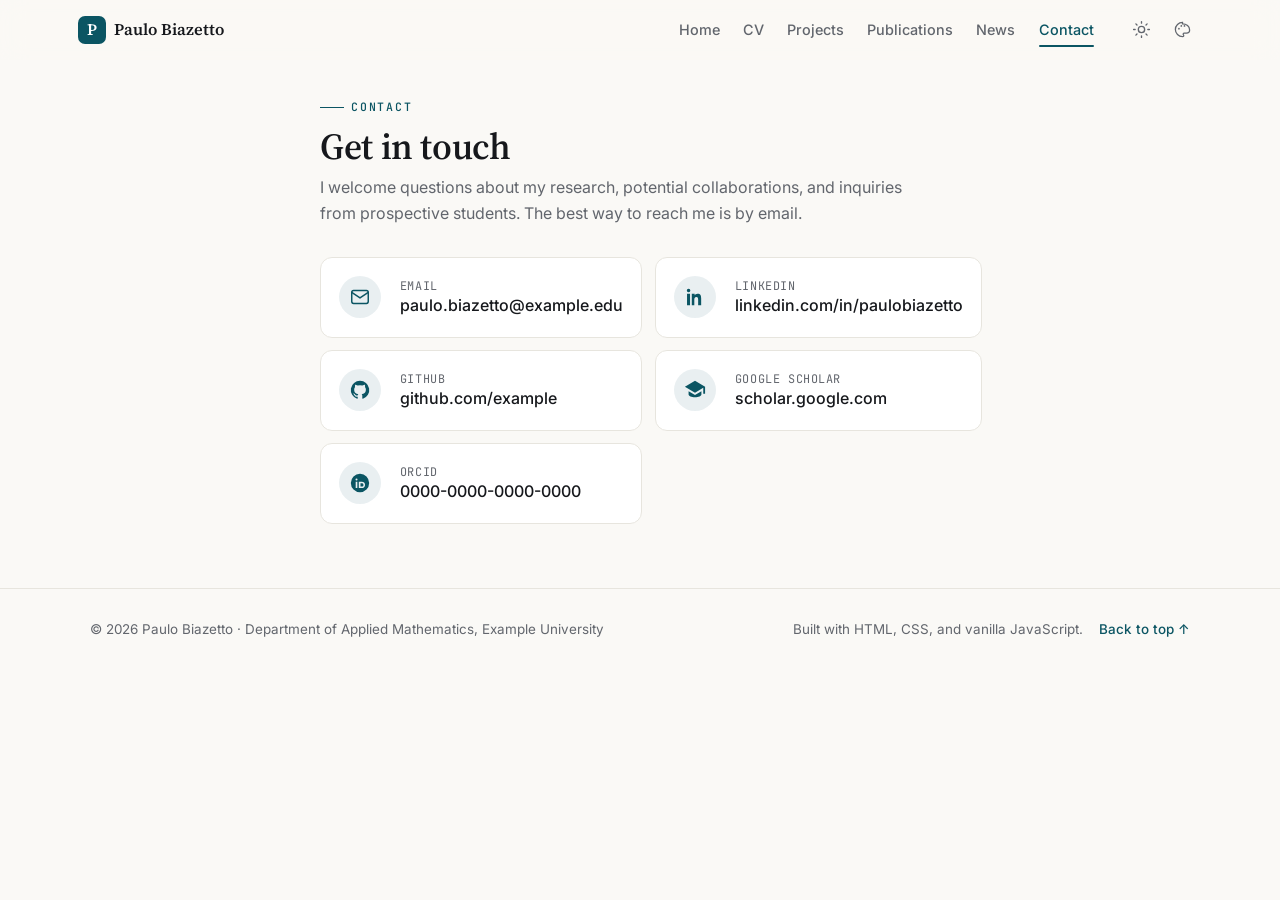
==== contact.html @ f9e69242 "Initial commit" ====
<!DOCTYPE html>
<html lang="en">
<head>
  <meta charset="UTF-8" />
  <meta name="viewport" content="width=device-width, initial-scale=1.0" />

  <title>Contact — Paulo Biazetto</title>
  <meta name="description" content="Get in touch with Paulo Biazetto — email, LinkedIn, GitHub, Google Scholar, and ORCID." />
  <meta name="keywords" content="Paulo Biazetto, contact, email, LinkedIn, ORCID, Google Scholar" />
  <meta name="author" content="Paulo Biazetto" />
  <link rel="canonical" href="https://example.edu/~paulo.biazetto/contact.html" />
  <meta property="og:type" content="website" />
  <meta property="og:title" content="Contact — Paulo Biazetto" />
  <meta property="og:description" content="Email, LinkedIn, GitHub, Google Scholar, and ORCID." />
  <meta property="og:url" content="https://example.edu/~paulo.biazetto/contact.html" />
  <meta property="og:image" content="assets/profile/profile.svg" />
  <meta name="twitter:card" content="summary" />
  <link rel="icon" type="image/svg+xml" href="assets/icons/favicon.svg" />

  <link rel="preconnect" href="https://fonts.googleapis.com" />
  <link rel="preconnect" href="https://fonts.gstatic.com" crossorigin />
  <link href="https://fonts.googleapis.com/css2?family=Inter:wght@400;500;600&family=Source+Serif+4:opsz,wght@8..60,400;8..60,600&family=JetBrains+Mono:wght@400;500&display=swap" rel="stylesheet" />

  <link rel="stylesheet" href="style.css" />
  <script>
    (function () {
      try {
        var t = localStorage.getItem("site-theme");
        var prefersDark = window.matchMedia && window.matchMedia("(prefers-color-scheme: dark)").matches;
        if (t === "dark" || (t === null && prefersDark)) document.documentElement.setAttribute("data-theme", "dark");
        var a = localStorage.getItem("site-accent");
        if (a) document.documentElement.style.setProperty("--color-primary", a);
      } catch (e) {}
    })();
  </script>
</head>

<body data-page="contact">
  <span id="top"></span>
  <a class="skip-link" href="#contact-main">Skip to main content</a>

  <header class="site-header" id="site-header"></header>

  <main class="page">
    <div class="container container--narrow" id="contact-main">
      <div class="page-header">
        <p class="eyebrow">Contact</p>
        <h1 class="page-title">Get in touch</h1>
        <p class="section__intro">
          I welcome questions about my research, potential collaborations, and
          inquiries from prospective students. The best way to reach me is by email.
        </p>
      </div>

      <!-- Items are rendered from the shared CONTACTS config by script.js -->
      <ul class="contact-list" data-contacts></ul>
    </div>
  </main>

  <footer class="site-footer" id="site-footer"></footer>
  <script src="script.js" defer></script>
</body>
</html>
---- style.css ----
/* ===================================================================
   Paulo Biazetto — Academic Website (v2)
   style.css

   What changed from v1
   --------------------
   • Multipage layout (one stylesheet shared by every page)
   • More compact spacing scale and tighter components
   • Theming: light/dark mode + a user-selectable accent color.
     The accent is a single token (--color-primary); every related
     shade is derived from it with color-mix(), so changing one value
     re-themes the whole site. Dark mode is a [data-theme="dark"] layer.

   Sections
   --------
   1. Design tokens + theme layers
   2. Reset & base
   3. Layout primitives
   4. Typography helpers
   5. Header / nav / appearance controls
   6. Components (hero/home, cv, research, projects, publications,
      news, contact, linkedin, footer)
   7. Reveal animations
   8. Responsive
   9. Reduced motion
   =================================================================== */


/* ===================================================================
   1. DESIGN TOKENS  (edit these to re-skin everything)
   =================================================================== */
:root {
  /* --- Accent (single source; shades are derived below) --- */
  --color-primary: #0b5563;
  --color-primary-dark: color-mix(in srgb, var(--color-primary) 86%, #000);
  --color-on-primary: #ffffff;             /* text on accent fills */
  --color-accent-text: var(--color-primary); /* accent used as text (links) */
  --color-tint: color-mix(in srgb, var(--color-primary) 9%, transparent);
  --color-secondary: #8a5a2b;

  /* --- Light theme surfaces --- */
  --color-background: #faf9f6;
  --color-surface: #ffffff;
  --color-text: #16181c;
  --color-muted: #62666d;
  --color-border: #e7e5de;

  /* --- Typography (serif display · sans body · mono data) --- */
  --font-body: "Inter", system-ui, -apple-system, "Segoe UI", Roboto, Helvetica, Arial, sans-serif;
  --font-heading: "Source Serif 4", Georgia, "Times New Roman", serif;
  --font-mono: "JetBrains Mono", ui-monospace, SFMono-Regular, Menlo, Consolas, monospace;

  /* --- Compact spacing scale --- */
  --spacing-xs: 0.45rem;
  --spacing-sm: 0.75rem;
  --spacing-md: 1.15rem;
  --spacing-lg: 1.9rem;
  --spacing-xl: 2.75rem;
  --spacing-2xl: 4rem;

  /* --- Shape & depth --- */
  --radius: 12px;
  --radius-sm: 8px;
  --shadow: 0 1px 2px rgba(20, 22, 26, 0.04), 0 12px 28px -16px rgba(20, 22, 26, 0.22);
  --shadow-hover: 0 2px 4px rgba(20, 22, 26, 0.05), 0 20px 40px -18px rgba(20, 22, 26, 0.30);

  /* --- Motion (single switch; set to 0s to disable) --- */
  --transition-speed: 0.32s;
  --ease: cubic-bezier(0.22, 0.61, 0.36, 1);

  /* --- Layout --- */
  --max-width: 1160px;
  --content-width: 700px;
  --nav-height: 60px;

  color-scheme: light;
}

/* --- Dark theme layer --- */
[data-theme="dark"] {
  --color-background: #0f1216;
  --color-surface: #171b21;
  --color-text: #e8e9e7;
  --color-muted: #99a0a8;
  --color-border: #2a2f37;

  /* In dark mode, lighten the accent when it is used as text/links so
     it keeps enough contrast against the dark background. */
  --color-accent-text: color-mix(in srgb, var(--color-primary) 50%, #ffffff);
  --color-tint: color-mix(in srgb, var(--color-primary) 24%, transparent);
  --color-primary-dark: color-mix(in srgb, var(--color-primary) 78%, #fff);
  --shadow: 0 1px 2px rgba(0, 0, 0, 0.5), 0 16px 34px -18px rgba(0, 0, 0, 0.75);
  --shadow-hover: 0 2px 6px rgba(0, 0, 0, 0.55), 0 22px 44px -18px rgba(0, 0, 0, 0.85);

  color-scheme: dark;
}


/* ===================================================================
   2. RESET & BASE
   =================================================================== */
*,
*::before,
*::after { box-sizing: border-box; }

html {
  scroll-behavior: smooth;
  scroll-padding-top: calc(var(--nav-height) + var(--spacing-md));
  -webkit-text-size-adjust: 100%;
}

body {
  margin: 0;
  font-family: var(--font-body);
  font-size: 1rem;             /* 16px base — denser than v1 */
  line-height: 1.6;
  color: var(--color-text);
  background-color: var(--color-background);
  -webkit-font-smoothing: antialiased;
  text-rendering: optimizeLegibility;
  /* Smooth the flip between light/dark. */
  transition: background-color var(--transition-speed) var(--ease),
              color var(--transition-speed) var(--ease);
}

img { max-width: 100%; height: auto; display: block; }

a {
  color: var(--color-accent-text);
  text-decoration: none;
  transition: color var(--transition-speed) var(--ease);
}
a:hover { color: var(--color-primary-dark); }

ul, ol { list-style: none; margin: 0; padding: 0; }

h1, h2, h3, h4 {
  font-family: var(--font-heading);
  font-weight: 600;
  line-height: 1.2;
  color: var(--color-text);
  margin: 0;
  letter-spacing: -0.01em;
}

:focus-visible {
  outline: 2px solid var(--color-accent-text);
  outline-offset: 3px;
  border-radius: 2px;
}


/* ===================================================================
   3. LAYOUT PRIMITIVES
   =================================================================== */
.container {
  width: 100%;
  max-width: var(--max-width);
  margin-inline: auto;
  padding-inline: var(--spacing-md);
}
.container--narrow { max-width: var(--content-width); }

/* Each page's content lives in .page; padding clears the fixed header. */
.page {
  padding-top: calc(var(--nav-height) + var(--spacing-lg));
  padding-bottom: var(--spacing-2xl);
}

.page-header { margin-bottom: var(--spacing-lg); }

.skip-link {
  position: absolute;
  left: var(--spacing-md);
  top: -100px;
  z-index: 1000;
  background: var(--color-primary);
  color: var(--color-on-primary);
  padding: var(--spacing-xs) var(--spacing-md);
  border-radius: var(--radius-sm);
  transition: top var(--transition-speed) var(--ease);
}
.skip-link:focus { top: var(--spacing-xs); color: var(--color-on-primary); }


/* ===================================================================
   4. TYPOGRAPHY HELPERS
   =================================================================== */
.eyebrow {
  font-family: var(--font-mono);
  font-size: 0.72rem;
  font-weight: 500;
  letter-spacing: 0.16em;
  text-transform: uppercase;
  color: var(--color-accent-text);
  margin: 0 0 var(--spacing-xs);
  display: inline-flex;
  align-items: center;
  gap: 0.6em;
}
.eyebrow::before {
  content: "";
  width: 1.5rem;
  height: 1px;
  background-color: currentColor;
  display: inline-block;
}

.page-title {
  font-size: clamp(1.7rem, 1.2rem + 2vw, 2.3rem);
  margin-bottom: var(--spacing-xs);
}

.section__intro {
  color: var(--color-muted);
  max-width: 62ch;
  margin: 0 0 var(--spacing-lg);
}

.prose p { margin: 0 0 var(--spacing-sm); max-width: 68ch; }
.prose p:last-child { margin-bottom: 0; }

.visually-hidden {
  position: absolute; width: 1px; height: 1px; padding: 0; margin: -1px;
  overflow: hidden; clip: rect(0, 0, 0, 0); white-space: nowrap; border: 0;
}

/* Small heading used inside Home/CV blocks. */
.block-title {
  font-family: var(--font-body);
  font-size: 0.78rem;
  font-weight: 600;
  letter-spacing: 0.08em;
  text-transform: uppercase;
  color: var(--color-muted);
  margin: 0 0 var(--spacing-sm);
}


/* ===================================================================
   5. HEADER / NAV / APPEARANCE CONTROLS
   (markup is injected by script.js into #site-header)
   =================================================================== */
.site-header {
  position: fixed;
  inset: 0 0 auto 0;
  z-index: 100;
  height: var(--nav-height);
  background-color: color-mix(in srgb, var(--color-background) 82%, transparent);
  backdrop-filter: saturate(180%) blur(12px);
  -webkit-backdrop-filter: saturate(180%) blur(12px);
  border-bottom: 1px solid transparent;
  transition: border-color var(--transition-speed) var(--ease),
              box-shadow var(--transition-speed) var(--ease),
              background-color var(--transition-speed) var(--ease);
}
.site-header.is-scrolled {
  border-bottom-color: var(--color-border);
  box-shadow: 0 1px 20px -12px rgba(0, 0, 0, 0.35);
}

.nav {
  height: 100%;
  max-width: var(--max-width);
  margin-inline: auto;
  padding-inline: var(--spacing-md);
  display: flex;
  align-items: center;
  gap: var(--spacing-md);
}

.nav__brand {
  display: inline-flex;
  align-items: center;
  gap: var(--spacing-xs);
  color: var(--color-text);
  font-weight: 600;
  margin-right: auto;            /* push the rest to the right */
}
.nav__brand:hover { color: var(--color-text); }
.nav__brand-mark {
  display: grid; place-items: center;
  width: 28px; height: 28px;
  border-radius: 7px;
  background-color: var(--color-primary);
  color: var(--color-on-primary);
  font-family: var(--font-heading);
  font-size: 1rem;
}
.nav__brand-name { font-family: var(--font-heading); font-size: 1.02rem; }

.nav__menu { display: flex; align-items: center; gap: 0.15rem; }
.nav__link {
  position: relative;
  display: inline-block;
  padding: 0.35rem 0.65rem;
  color: var(--color-muted);
  font-size: 0.9rem;
  font-weight: 500;
  border-radius: var(--radius-sm);
  transition: color var(--transition-speed) var(--ease),
              background-color var(--transition-speed) var(--ease);
}
.nav__link:hover { color: var(--color-text); background-color: var(--color-tint); }
.nav__link.is-active { color: var(--color-accent-text); }
.nav__link.is-active::after {
  content: "";
  position: absolute; left: 0.65rem; right: 0.65rem; bottom: 0;
  height: 2px; background-color: var(--color-accent-text); border-radius: 2px;
}

/* Appearance controls (theme toggle + palette) */
.appearance { display: flex; align-items: center; gap: 0.2rem; position: relative; }
.icon-btn {
  display: grid; place-items: center;
  width: 38px; height: 38px;
  border: 1px solid transparent;
  background: transparent;
  color: var(--color-muted);
  border-radius: var(--radius-sm);
  cursor: pointer;
  transition: color var(--transition-speed) var(--ease),
              background-color var(--transition-speed) var(--ease),
              border-color var(--transition-speed) var(--ease);
}
.icon-btn:hover { color: var(--color-text); background-color: var(--color-tint); }
.icon-btn svg { width: 19px; height: 19px; }

/* Show the correct theme icon for the active theme. */
.icon-btn .icon-moon { display: none; }
[data-theme="dark"] .icon-btn .icon-sun { display: none; }
[data-theme="dark"] .icon-btn .icon-moon { display: block; }

/* Palette popover */
.palette-pop {
  position: absolute;
  top: calc(100% + 8px);
  right: 0;
  width: 232px;
  padding: var(--spacing-md);
  background-color: var(--color-surface);
  border: 1px solid var(--color-border);
  border-radius: var(--radius);
  box-shadow: var(--shadow-hover);
  z-index: 200;
  opacity: 0;
  visibility: hidden;
  transform: translateY(-6px);
  transition: opacity var(--transition-speed) var(--ease),
              transform var(--transition-speed) var(--ease),
              visibility var(--transition-speed) var(--ease);
}
.palette-pop.is-open { opacity: 1; visibility: visible; transform: none; }
.palette-pop__label {
  font-family: var(--font-mono);
  font-size: 0.68rem;
  letter-spacing: 0.08em;
  text-transform: uppercase;
  color: var(--color-muted);
  margin: 0 0 var(--spacing-sm);
}
.swatches { display: flex; flex-wrap: wrap; gap: var(--spacing-xs); margin-bottom: var(--spacing-md); }
.swatch {
  width: 30px; height: 30px;
  border-radius: 50%;
  border: 2px solid transparent;
  outline: 1px solid var(--color-border);
  outline-offset: 1px;
  cursor: pointer;
  padding: 0;
  transition: transform var(--transition-speed) var(--ease);
}
.swatch:hover { transform: scale(1.08); }
.swatch.is-active { border-color: var(--color-surface); outline-color: var(--color-text); }
.palette-custom { display: flex; align-items: center; justify-content: space-between; gap: var(--spacing-sm); }
.palette-custom label { font-size: 0.82rem; color: var(--color-muted); }
.palette-custom input[type="color"] {
  width: 38px; height: 28px; padding: 0; border: 1px solid var(--color-border);
  border-radius: var(--radius-sm); background: none; cursor: pointer;
}

/* Hamburger toggle */
.nav__toggle {
  display: none;
  flex-direction: column; justify-content: center; gap: 5px;
  width: 38px; height: 38px; padding: 0;
  border: none; background: transparent; cursor: pointer; border-radius: var(--radius-sm);
}
.nav__toggle-bar {
  display: block; width: 21px; height: 2px; margin-inline: auto;
  background-color: var(--color-text); border-radius: 2px;
  transition: transform var(--transition-speed) var(--ease), opacity var(--transition-speed) var(--ease);
}
.nav__toggle[aria-expanded="true"] .nav__toggle-bar:nth-child(1) { transform: translateY(7px) rotate(45deg); }
.nav__toggle[aria-expanded="true"] .nav__toggle-bar:nth-child(2) { opacity: 0; }
.nav__toggle[aria-expanded="true"] .nav__toggle-bar:nth-child(3) { transform: translateY(-7px) rotate(-45deg); }


/* ===================================================================
   6a. BUTTONS
   =================================================================== */
.button {
  display: inline-flex; align-items: center; justify-content: center;
  padding: 0.6rem 1.2rem;
  font-family: var(--font-body); font-size: 0.9rem; font-weight: 500;
  border-radius: var(--radius-sm); border: 1px solid transparent; cursor: pointer;
  transition: background-color var(--transition-speed) var(--ease),
              border-color var(--transition-speed) var(--ease),
              color var(--transition-speed) var(--ease),
              transform var(--transition-speed) var(--ease);
}
.button:active { transform: translateY(1px); }
.button--primary { background-color: var(--color-primary); color: var(--color-on-primary); }
.button--primary:hover { background-color: var(--color-primary-dark); color: var(--color-on-primary); }
.button--ghost { background: transparent; border-color: var(--color-border); color: var(--color-text); }
.button--ghost:hover { border-color: var(--color-accent-text); color: var(--color-accent-text); }
.button--sm { padding: 0.45rem 0.9rem; font-size: 0.82rem; }


/* ===================================================================
   6b. HOME — presentation + about side by side
   =================================================================== */
.home-grid {
  display: grid;
  grid-template-columns: 1fr;
  gap: var(--spacing-xl);
  align-items: start;
}

/* Left identity column. */
.home-aside { display: flex; flex-direction: column; gap: var(--spacing-md); }
.home-photo {
  width: 100%;
  max-width: 230px;
  border-radius: var(--radius);
  box-shadow: var(--shadow);
  background-color: var(--color-surface);
}
.home-name { font-size: clamp(1.8rem, 1.4rem + 2vw, 2.3rem); margin: 0; }
.home-role { font-weight: 500; margin: 0.1rem 0 0; }
.home-affil { color: var(--color-muted); margin: 0.1rem 0 0; font-size: 0.95rem; }
.home-actions { display: flex; flex-wrap: wrap; gap: var(--spacing-xs); margin-top: var(--spacing-xs); }

/* Social icon row. */
.socials { display: flex; flex-wrap: wrap; gap: var(--spacing-xs); margin-top: var(--spacing-xs); }
.social {
  display: grid; place-items: center;
  width: 38px; height: 38px;
  border-radius: 50%;
  border: 1px solid var(--color-border);
  color: var(--color-muted);
  transition: color var(--transition-speed) var(--ease),
              border-color var(--transition-speed) var(--ease),
              transform var(--transition-speed) var(--ease);
}
.social:hover { color: var(--color-accent-text); border-color: var(--color-accent-text); transform: translateY(-2px); }
.social svg { width: 18px; height: 18px; }

/* Right content column. */
.home-main { display: flex; flex-direction: column; gap: var(--spacing-lg); }
.home-block { }
.home-block__heading {
  font-size: 1.25rem;
  margin: 0 0 var(--spacing-sm);
  padding-bottom: var(--spacing-xs);
  border-bottom: 1px solid var(--color-border);
}

/* Compact key/value lines (Position, etc.). */
.kv { display: flex; gap: var(--spacing-md); padding-block: 0.3rem; }
.kv + .kv { border-top: 1px solid var(--color-border); }
.kv__key { flex: 0 0 7rem; font-family: var(--font-mono); font-size: 0.8rem; color: var(--color-muted); padding-top: 0.1rem; }

.tag-list { display: flex; flex-wrap: wrap; gap: var(--spacing-xs); }
.tag {
  font-size: 0.84rem; padding: 0.28rem 0.7rem;
  background-color: var(--color-tint); color: var(--color-accent-text);
  border-radius: 999px;
}


/* ===================================================================
   6c. LINKEDIN ACTIVITY
   =================================================================== */
.linkedin { }
.linkedin__grid {
  display: grid;
  grid-template-columns: 1fr;
  gap: var(--spacing-md);
  align-items: start;
}

/* Native profile card (self-styled so it always aligns with the block). */
.linkedin__profile { min-width: 0; }
.li-card {
  display: flex;
  flex-direction: column;
  gap: 0.3rem;
  padding: var(--spacing-md);
  background-color: var(--color-surface);
  border: 1px solid var(--color-border);
  border-radius: var(--radius);
  box-shadow: var(--shadow);
}
.li-card__top { display: flex; align-items: center; justify-content: space-between; margin-bottom: var(--spacing-xs); }
.li-card__avatar {
  width: 56px; height: 56px; border-radius: 50%;
  object-fit: cover; background-color: var(--color-background);
  border: 1px solid var(--color-border);
}
.li-card__brand { color: #0a66c2; display: inline-flex; }
[data-theme="dark"] .li-card__brand { color: #70b5f9; }
.li-card__name { font-family: var(--font-heading); font-size: 1.1rem; font-weight: 600; margin: 0; }
.li-card__headline { color: var(--color-text); font-size: 0.9rem; margin: 0; }
.li-card__location { color: var(--color-muted); font-family: var(--font-mono); font-size: 0.74rem; margin: 0.1rem 0 0; }
.li-card__cta { margin-top: var(--spacing-sm); width: 100%; }
.linkedin__feed { display: flex; flex-direction: column; gap: var(--spacing-sm); }
.li-post {
  padding: var(--spacing-sm) var(--spacing-md);
  background-color: var(--color-surface);
  border: 1px solid var(--color-border);
  border-radius: var(--radius-sm);
  transition: border-color var(--transition-speed) var(--ease),
              transform var(--transition-speed) var(--ease);
}
.li-post:hover { border-color: var(--color-accent-text); transform: translateX(2px); }
.li-post__meta {
  display: flex; gap: var(--spacing-sm); align-items: baseline;
  font-family: var(--font-mono); font-size: 0.72rem;
  color: var(--color-muted); margin-bottom: 0.25rem;
}
.li-post__type {
  color: var(--color-accent-text);
  text-transform: uppercase; letter-spacing: 0.05em;
}
.li-post__text { margin: 0; font-size: 0.95rem; }
.li-post a.li-post__link { display: inline-block; margin-top: 0.3rem; font-size: 0.85rem; font-weight: 500; }

/* Official LinkedIn post embed (live iframe) inside our frame.
   LinkedIn renders at a fixed 504px width, so we cap and center it and
   let it shrink to the column on narrow screens. */
.li-post--embed { padding: 0; background: transparent; border: none; }
.li-post--embed:hover { transform: none; border: none; }
.li-embed__frame {
  width: 100%;
  max-width: 550px;
  border: 1px solid var(--color-border);
  border-radius: var(--radius);
  overflow: hidden;
  background-color: #fff;
}
.li-embed {
  display: block;
  width: 100%;
  height: 540px;
  border: 0;
}
.linkedin__cta { margin-top: var(--spacing-sm); }
.linkedin__note { font-size: 0.82rem; color: var(--color-muted); margin: var(--spacing-sm) 0 0; }


/* ===================================================================
   6d. CV PAGE
   =================================================================== */
.cv-actions { display: flex; flex-wrap: wrap; gap: var(--spacing-sm); margin-bottom: var(--spacing-lg); }
.cv-section { margin-bottom: var(--spacing-lg); }
.cv-section__heading {
  font-size: 1.2rem;
  margin: 0 0 var(--spacing-sm);
  padding-bottom: var(--spacing-xs);
  border-bottom: 1px solid var(--color-border);
}
.cv-entry { display: grid; grid-template-columns: 7.5rem 1fr; gap: var(--spacing-md); padding-block: var(--spacing-xs); }
.cv-entry + .cv-entry { border-top: 1px solid var(--color-border); }
.cv-entry__when { font-family: var(--font-mono); font-size: 0.82rem; color: var(--color-muted); padding-top: 0.1rem; }
.cv-entry__what { min-width: 0; }
.cv-entry__title { font-weight: 600; margin: 0; }
.cv-entry__sub { color: var(--color-muted); margin: 0.1rem 0 0; font-size: 0.92rem; }


/* ===================================================================
   6e. RESEARCH (kept available; compact)
   =================================================================== */
.research { display: grid; gap: 0; }
.research__item {
  display: grid; grid-template-columns: 1fr; gap: var(--spacing-sm);
  padding-block: var(--spacing-md);
  border-top: 1px solid var(--color-border);
  align-items: start;
}
.research__item:last-child { border-bottom: 1px solid var(--color-border); }
.research__content { min-width: 0; }
.research__index { font-family: var(--font-mono); font-size: 0.78rem; color: var(--color-muted); }
.research__title { font-size: 1.15rem; margin: 0.15rem 0 var(--spacing-xs); }
.research__desc { color: var(--color-muted); margin: 0 0 var(--spacing-xs); max-width: 62ch; }
.research__media img { width: 100%; border-radius: var(--radius-sm); border: 1px solid var(--color-border); }


/* ===================================================================
   6f. PROJECTS — expandable cards
   =================================================================== */
.projects { display: grid; grid-template-columns: 1fr; gap: var(--spacing-md); }
.project {
  background-color: var(--color-surface);
  border: 1px solid var(--color-border);
  border-radius: var(--radius);
  overflow: hidden;
  transition: box-shadow var(--transition-speed) var(--ease), transform var(--transition-speed) var(--ease);
}
.project:hover { box-shadow: var(--shadow-hover); transform: translateY(-3px); }
.project__media { aspect-ratio: 16 / 6.5; background-color: var(--color-background); border-bottom: 1px solid var(--color-border); }
.project__media img { width: 100%; height: 100%; object-fit: cover; }
.project__body { padding: var(--spacing-md); }
.project__head { display: flex; align-items: flex-start; justify-content: space-between; gap: var(--spacing-sm); }
.project__title { font-size: 1.12rem; margin: 0; }
.project__status {
  flex: 0 0 auto; font-family: var(--font-mono); font-size: 0.68rem;
  letter-spacing: 0.06em; text-transform: uppercase;
  padding: 0.22rem 0.55rem; border-radius: 999px;
  border: 1px solid var(--color-border); color: var(--color-muted); white-space: nowrap;
}
.project__status[data-status="Active"] { color: var(--color-accent-text); border-color: var(--color-accent-text); background-color: var(--color-tint); }
.project__desc { color: var(--color-muted); margin: var(--spacing-xs) 0 0; font-size: 0.95rem; }
.project__details { display: grid; grid-template-rows: 0fr; transition: grid-template-rows var(--transition-speed) var(--ease); }
.project__details.is-open { grid-template-rows: 1fr; }
.project__details-inner { overflow: hidden; }
.project__meta { margin-top: var(--spacing-sm); padding-top: var(--spacing-sm); border-top: 1px solid var(--color-border); display: grid; gap: var(--spacing-xs); }
.project__meta-row { display: flex; gap: var(--spacing-sm); font-size: 0.9rem; }
.project__meta-key { flex: 0 0 6.5rem; font-family: var(--font-mono); font-size: 0.74rem; letter-spacing: 0.04em; text-transform: uppercase; color: var(--color-muted); padding-top: 0.12rem; }
.project__links { display: flex; flex-wrap: wrap; gap: var(--spacing-xs); margin-top: var(--spacing-sm); }
.project__link { font-size: 0.84rem; font-weight: 500; padding: 0.35rem 0.75rem; border: 1px solid var(--color-border); border-radius: var(--radius-sm); transition: border-color var(--transition-speed) var(--ease); }
.project__link:hover { border-color: var(--color-accent-text); }
.project__toggle { margin-top: var(--spacing-sm); background: none; border: none; padding: 0; cursor: pointer; font-family: var(--font-body); font-size: 0.88rem; font-weight: 500; color: var(--color-accent-text); display: inline-flex; align-items: center; gap: 0.4em; }
.project__toggle-icon { transition: transform var(--transition-speed) var(--ease); }
.project__toggle[aria-expanded="true"] .project__toggle-icon { transform: rotate(180deg); }


/* ===================================================================
   6g. PUBLICATIONS
   =================================================================== */
.pub-controls { display: flex; flex-wrap: wrap; gap: var(--spacing-sm); align-items: center; justify-content: space-between; margin-bottom: var(--spacing-sm); }
.pub-search { flex: 1 1 280px; }
.pub-search__input {
  width: 100%; font-family: var(--font-body); font-size: 0.92rem; color: var(--color-text);
  padding: 0.6rem 0.9rem; background-color: var(--color-surface);
  border: 1px solid var(--color-border); border-radius: var(--radius-sm);
  transition: border-color var(--transition-speed) var(--ease), box-shadow var(--transition-speed) var(--ease);
}
.pub-search__input:focus { outline: none; border-color: var(--color-accent-text); box-shadow: 0 0 0 3px var(--color-tint); }
.pub-filters { display: flex; flex-wrap: wrap; gap: var(--spacing-xs); }
.pub-filter {
  font-family: var(--font-body); font-size: 0.82rem; font-weight: 500;
  padding: 0.35rem 0.8rem; border: 1px solid var(--color-border); border-radius: 999px;
  background-color: transparent; color: var(--color-muted); cursor: pointer;
  transition: color var(--transition-speed) var(--ease), background-color var(--transition-speed) var(--ease), border-color var(--transition-speed) var(--ease);
}
.pub-filter:hover { color: var(--color-text); border-color: var(--color-muted); }
.pub-filter.is-active { background-color: var(--color-primary); border-color: var(--color-primary); color: var(--color-on-primary); }
.pub-counter { font-family: var(--font-mono); font-size: 0.78rem; color: var(--color-muted); margin: 0 0 var(--spacing-md); }

.pub-list { display: grid; gap: 0; }
.pub-item {
  padding-block: var(--spacing-md);
  border-top: 1px solid var(--color-border);
  display: grid; grid-template-columns: 4rem 1fr; gap: var(--spacing-md);
}
.pub-list .pub-item:last-child { border-bottom: 1px solid var(--color-border); }
.pub-item__main { min-width: 0; }
.pub-item__gutter { min-width: 0; }
.pub-item__year { font-family: var(--font-mono); font-size: 0.88rem; color: var(--color-accent-text); padding-top: 0.1rem; }
.pub-item__type { display: inline-block; font-family: var(--font-mono); font-size: 0.66rem; letter-spacing: 0.06em; text-transform: uppercase; color: var(--color-muted); margin-top: 0.25rem; }
.pub-item__title { font-size: 1.02rem; font-weight: 600; line-height: 1.4; margin: 0 0 0.2rem; font-family: var(--font-body); color: var(--color-text); }
.pub-item__authors { color: var(--color-text); margin: 0 0 0.1rem; font-size: 0.92rem; }
.pub-item__venue { color: var(--color-muted); font-style: italic; margin: 0; font-size: 0.92rem; }
.pub-item__actions { display: flex; flex-wrap: wrap; gap: var(--spacing-sm); margin-top: var(--spacing-xs); }
.pub-action { font-size: 0.8rem; font-weight: 500; font-family: var(--font-mono); letter-spacing: 0.02em; color: var(--color-accent-text); background: none; border: none; padding: 0; cursor: pointer; }
.pub-action:hover { color: var(--color-primary-dark); text-decoration: underline; }
.pub-item mark { background-color: color-mix(in srgb, var(--color-secondary) 28%, transparent); color: inherit; padding: 0 0.1em; border-radius: 2px; }
.pub-reveal { display: grid; grid-template-rows: 0fr; transition: grid-template-rows var(--transition-speed) var(--ease); }
.pub-reveal.is-open { grid-template-rows: 1fr; }
.pub-reveal__inner { overflow: hidden; }
.pub-abstract { margin: var(--spacing-xs) 0 0; color: var(--color-muted); font-size: 0.92rem; max-width: 70ch; }
.pub-bibtex {
  margin: var(--spacing-xs) 0 0; padding: var(--spacing-sm) var(--spacing-md);
  background-color: var(--color-background); border: 1px solid var(--color-border); border-radius: var(--radius-sm);
  font-family: var(--font-mono); font-size: 0.78rem; line-height: 1.55; color: var(--color-text);
  overflow-x: auto; white-space: pre;
}
.pub-empty { padding-block: var(--spacing-lg); color: var(--color-muted); font-style: italic; }


/* ===================================================================
   6h. NEWS — vertical timeline
   =================================================================== */
.timeline { position: relative; margin-top: var(--spacing-md); padding-left: var(--spacing-lg); }
.timeline::before { content: ""; position: absolute; left: 6px; top: 6px; bottom: 6px; width: 2px; background-color: var(--color-border); }
.timeline__item { position: relative; padding-bottom: var(--spacing-lg); }
.timeline__item:last-child { padding-bottom: 0; }
.timeline__item::before {
  content: ""; position: absolute; left: calc(-1 * var(--spacing-lg) + 1px); top: 6px;
  width: 11px; height: 11px; border-radius: 50%;
  background-color: var(--color-surface); border: 2px solid var(--color-accent-text);
}
.timeline__date { font-family: var(--font-mono); font-size: 0.74rem; letter-spacing: 0.04em; text-transform: uppercase; color: var(--color-muted); margin: 0 0 0.15rem; }
.timeline__title { font-size: 1.05rem; font-family: var(--font-body); font-weight: 600; margin: 0 0 0.2rem; }
.timeline__desc { color: var(--color-muted); margin: 0; max-width: 62ch; }
.timeline__link { display: inline-block; margin-top: var(--spacing-xs); font-size: 0.88rem; font-weight: 500; }


/* ===================================================================
   6i. CONTACT
   =================================================================== */
.contact-list { display: grid; grid-template-columns: 1fr; gap: var(--spacing-sm); margin-top: var(--spacing-md); }
.contact-item {
  display: flex; align-items: center; gap: var(--spacing-md);
  padding: var(--spacing-md);
  background-color: var(--color-surface);
  border: 1px solid var(--color-border); border-radius: var(--radius);
  color: var(--color-text);
  transition: border-color var(--transition-speed) var(--ease), transform var(--transition-speed) var(--ease), box-shadow var(--transition-speed) var(--ease);
}
.contact-item:hover { border-color: var(--color-accent-text); transform: translateY(-2px); box-shadow: var(--shadow); color: var(--color-text); }
.contact-item__icon { flex: 0 0 auto; display: grid; place-items: center; width: 42px; height: 42px; border-radius: 50%; background-color: var(--color-tint); color: var(--color-accent-text); }
.contact-item__body { display: flex; flex-direction: column; line-height: 1.3; }
.contact-item__label { font-size: 0.74rem; font-family: var(--font-mono); letter-spacing: 0.05em; text-transform: uppercase; color: var(--color-muted); }
.contact-item__value { font-weight: 500; }


/* ===================================================================
   6j. FOOTER (injected into #site-footer)
   =================================================================== */
.site-footer { padding-block: var(--spacing-lg); border-top: 1px solid var(--color-border); background-color: var(--color-background); }
.site-footer__inner { display: flex; flex-wrap: wrap; gap: var(--spacing-xs); justify-content: space-between; align-items: center; }
.site-footer__copy, .site-footer__note { margin: 0; font-size: 0.84rem; color: var(--color-muted); }
.site-footer__top { margin-left: var(--spacing-sm); font-weight: 500; }


/* ===================================================================
   7. REVEAL ANIMATIONS
   =================================================================== */
.js-anim [data-reveal] {
  opacity: 0; transform: translateY(14px);
  transition: opacity var(--transition-speed) var(--ease), transform var(--transition-speed) var(--ease);
  will-change: opacity, transform;
}
.js-anim [data-reveal].is-visible { opacity: 1; transform: none; }


/* ===================================================================
   8. RESPONSIVE
   =================================================================== */
@media (min-width: 480px) {
  .contact-list { grid-template-columns: repeat(2, 1fr); }
}

@media (min-width: 768px) {
  .container { padding-inline: var(--spacing-lg); }
  .research__item { grid-template-columns: 1fr 260px; gap: var(--spacing-lg); }
  .research__media { order: 2; }
  .linkedin__grid { grid-template-columns: 300px 1fr; }
}

@media (min-width: 900px) {
  /* Presentation and About sit side by side on Home. */
  .home-grid { grid-template-columns: 300px 1fr; }
  .home-aside { position: sticky; top: calc(var(--nav-height) + var(--spacing-md)); }
}

@media (min-width: 1024px) {
  .projects { grid-template-columns: repeat(2, 1fr); }
  .contact-list { grid-template-columns: repeat(2, 1fr); }
  .pub-item { grid-template-columns: 5rem 1fr; }
}

/* Mobile navigation drawer (header is injected; same behavior as v1). */
@media (max-width: 767.98px) {
  .nav__toggle { display: flex; }
  .nav__menu {
    position: fixed; top: var(--nav-height); left: 0; right: 0;
    flex-direction: column; align-items: stretch; gap: 0;
    padding: var(--spacing-xs) var(--spacing-md) var(--spacing-md);
    background-color: var(--color-background);
    border-bottom: 1px solid var(--color-border);
    box-shadow: var(--shadow);
    transform: translateY(-12px); opacity: 0; visibility: hidden; pointer-events: none;
    transition: opacity var(--transition-speed) var(--ease), transform var(--transition-speed) var(--ease), visibility var(--transition-speed) var(--ease);
  }
  .nav__menu.is-open { transform: translateY(0); opacity: 1; visibility: visible; pointer-events: auto; }
  .nav__link { display: block; padding: 0.8rem 0.5rem; border-bottom: 1px solid var(--color-border); border-radius: 0; font-size: 1rem; }
  .nav__link:last-child { border-bottom: none; }
  .nav__link.is-active::after { display: none; }
  .home-aside { align-items: flex-start; }
}

@media (min-width: 1440px) {
  :root { --spacing-2xl: 5rem; }
}


/* ===================================================================
   9. REDUCED MOTION  (also the manual kill switch)
   =================================================================== */
@media (prefers-reduced-motion: reduce) {
  :root { --transition-speed: 0.001s; }
  html { scroll-behavior: auto; }
  *, *::before, *::after {
    animation-duration: 0.001s !important;
    animation-iteration-count: 1 !important;
    transition-duration: 0.001s !important;
  }
  .js-anim [data-reveal] { opacity: 1; transform: none; }
}
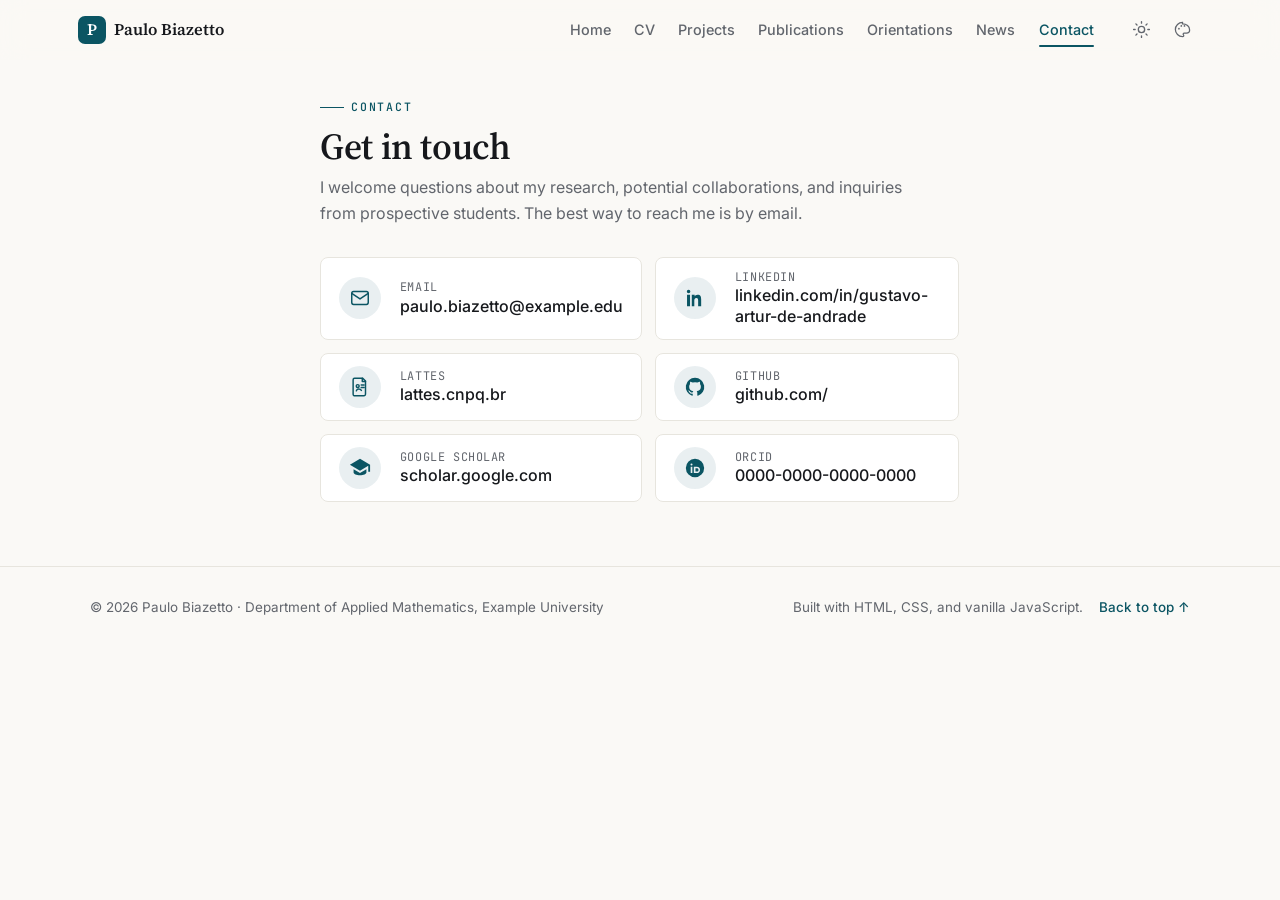
==== commit da5d19a2: "Initial 3" ====
--- a/contact.html
+++ b/contact.html
@@ -22,17 +22,7 @@
   <link href="https://fonts.googleapis.com/css2?family=Inter:wght@400;500;600&family=Source+Serif+4:opsz,wght@8..60,400;8..60,600&family=JetBrains+Mono:wght@400;500&display=swap" rel="stylesheet" />
 
   <link rel="stylesheet" href="style.css" />
-  <script>
-    (function () {
-      try {
-        var t = localStorage.getItem("site-theme");
-        var prefersDark = window.matchMedia && window.matchMedia("(prefers-color-scheme: dark)").matches;
-        if (t === "dark" || (t === null && prefersDark)) document.documentElement.setAttribute("data-theme", "dark");
-        var a = localStorage.getItem("site-accent");
-        if (a) document.documentElement.style.setProperty("--color-primary", a);
-      } catch (e) {}
-    })();
-  </script>
+  <script src="theme-init.js"></script>
 </head>
 
 <body data-page="contact">
--- a/style.css
+++ b/style.css
@@ -104,6 +104,21 @@
 *::after { box-sizing: border-box; }
 
 html {
+  /* ---------------------------------------------------------------
+     SINGLE FONT-SIZE CONTROL FOR THE WHOLE SITE
+     Almost every size in this stylesheet (text, spacing, icons, the
+     home/CV/research column widths) is written in rem, which means
+     it scales from THIS value, not from body's font-size below.
+     Bump it up or down to make the entire site larger/smaller while
+     keeping every proportion (margins, gaps, card widths) intact —
+     nothing will misalign. Browser default is 16px (1rem = 16px).
+       95%  ≈ 15.2px  — a bit more compact
+       100% =  16px   — current default
+       106% ≈  17px
+       112% ≈  18px
+     --------------------------------------------------------------- */
+  font-size: 100%;
+
   scroll-behavior: smooth;
   scroll-padding-top: calc(var(--nav-height) + var(--spacing-md));
   -webkit-text-size-adjust: 100%;
@@ -112,7 +127,7 @@
 body {
   margin: 0;
   font-family: var(--font-body);
-  font-size: 1rem;             /* 16px base — denser than v1 */
+  font-size: 1rem;             /* relative to html above; leave at 1rem */
   line-height: 1.6;
   color: var(--color-text);
   background-color: var(--color-background);
@@ -443,6 +458,24 @@
 
 /* Social icon row. */
 .socials { display: flex; flex-wrap: wrap; gap: var(--spacing-xs); margin-top: var(--spacing-xs); }
+
+/* University logo box. object-fit: contain guarantees the crest is never
+   stretched or cropped — it scales down to fit and keeps its own aspect
+   ratio, however tall, wide, or oddly proportioned the source image is. */
+.home-university {
+  margin-top: var(--spacing-sm);
+  padding-top: var(--spacing-md);
+  border-top: 1px solid var(--color-border);
+  display: flex;
+  justify-content: center;
+}
+.home-university__logo {
+  width: 100%;
+  max-width: 140px;
+  max-height: 170px;
+  object-fit: contain;
+  display: block;
+}
 .social {
   display: grid; place-items: center;
   width: 38px; height: 38px;
@@ -484,37 +517,13 @@
    =================================================================== */
 .linkedin { }
 .linkedin__grid {
-  display: grid;
-  grid-template-columns: 1fr;
-  gap: var(--spacing-md);
-  align-items: start;
-}
-
-/* Native profile card (self-styled so it always aligns with the block). */
-.linkedin__profile { min-width: 0; }
-.li-card {
-  display: flex;
-  flex-direction: column;
-  gap: 0.3rem;
-  padding: var(--spacing-md);
-  background-color: var(--color-surface);
-  border: 1px solid var(--color-border);
-  border-radius: var(--radius);
-  box-shadow: var(--shadow);
-}
-.li-card__top { display: flex; align-items: center; justify-content: space-between; margin-bottom: var(--spacing-xs); }
-.li-card__avatar {
-  width: 56px; height: 56px; border-radius: 50%;
-  object-fit: cover; background-color: var(--color-background);
-  border: 1px solid var(--color-border);
-}
-.li-card__brand { color: #0a66c2; display: inline-flex; }
-[data-theme="dark"] .li-card__brand { color: #70b5f9; }
-.li-card__name { font-family: var(--font-heading); font-size: 1.1rem; font-weight: 600; margin: 0; }
-.li-card__headline { color: var(--color-text); font-size: 0.9rem; margin: 0; }
-.li-card__location { color: var(--color-muted); font-family: var(--font-mono); font-size: 0.74rem; margin: 0.1rem 0 0; }
-.li-card__cta { margin-top: var(--spacing-sm); width: 100%; }
-.linkedin__feed { display: flex; flex-direction: column; gap: var(--spacing-sm); }
+  display: block;
+}
+.linkedin__feed {
+  column-count: 2;
+  column-gap: calc(var(--spacing-md) * 0.7);
+  column-fill: auto;
+}
 .li-post {
   padding: var(--spacing-sm) var(--spacing-md);
   background-color: var(--color-surface);
@@ -522,6 +531,15 @@
   border-radius: var(--radius-sm);
   transition: border-color var(--transition-speed) var(--ease),
               transform var(--transition-speed) var(--ease);
+  /* CSS columns: pack items top-to-bottom in each column, never split
+     an item across columns. Items shorter than the tallest neighbor
+     sit right below it, so the empty space the profile would leave
+     gets filled by the next post. */
+  break-inside: avoid;
+  margin-bottom: calc(var(--spacing-md) * 0.7);
+  display: inline-block;
+  width: 100%;
+  vertical-align: top;
 }
 .li-post:hover { border-color: var(--color-accent-text); transform: translateX(2px); }
 .li-post__meta {
@@ -535,6 +553,26 @@
 }
 .li-post__text { margin: 0; font-size: 0.95rem; }
 .li-post a.li-post__link { display: inline-block; margin-top: 0.3rem; font-size: 0.85rem; font-weight: 500; }
+
+/* Profile block: same .li-post frame, but with avatar + name + headline +
+   location + CTA. Always prepended to the feed (first item of column 1). */
+.li-post--profile { padding: var(--spacing-md); }
+.li-post--profile:hover { transform: none; }
+.li-post__profile-top {
+  display: flex; align-items: center; justify-content: space-between;
+  margin-bottom: var(--spacing-xs);
+}
+.li-post__avatar {
+  width: 56px; height: 56px; border-radius: 50%;
+  object-fit: cover; background-color: var(--color-background);
+  border: 1px solid var(--color-border);
+}
+.li-post__brand { color: #0a66c2; display: inline-flex; }
+[data-theme="dark"] .li-post__brand { color: #70b5f9; }
+.li-post__name { font-family: var(--font-heading); font-size: 1.1rem; font-weight: 600; margin: 0; }
+.li-post__headline { color: var(--color-text); font-size: 0.9rem; margin: 0; }
+.li-post__location { color: var(--color-muted); font-family: var(--font-mono); font-size: 0.74rem; margin: 0.1rem 0 0; }
+.li-post__cta { margin-top: var(--spacing-sm); width: 100%; }
 
 /* Official LinkedIn post embed (live iframe) inside our frame.
    LinkedIn renders at a fixed 504px width, so we cap and center it and
@@ -555,8 +593,14 @@
   height: 540px;
   border: 0;
 }
-.linkedin__cta { margin-top: var(--spacing-sm); }
-.linkedin__note { font-size: 0.82rem; color: var(--color-muted); margin: var(--spacing-sm) 0 0; }
+/* CTA + transparency note span every column, acting as a footer
+   below the packed columns. */
+.linkedin__cta { column-span: all; margin-top: var(--spacing-sm); }
+.linkedin__note { column-span: all; font-size: 0.82rem; color: var(--color-muted); margin: var(--spacing-sm) 0 0; }
+
+@media (max-width: 767px) {
+  .linkedin__feed { column-count: 1; }
+}
 
 
 /* ===================================================================
@@ -608,6 +652,14 @@
   transition: box-shadow var(--transition-speed) var(--ease), transform var(--transition-speed) var(--ease);
 }
 .project:hover { box-shadow: var(--shadow-hover); transform: translateY(-3px); }
+
+/* Cards with a "website" entry are clickable as a whole (see script.js).
+   The cursor and a slightly stronger border on hover signal that, without
+   changing the card's layout — inner links/buttons keep working normally. */
+.project--linked { cursor: pointer; }
+.project--linked:hover { border-color: var(--color-accent-text); }
+.project--linked:focus-visible { outline: 2px solid var(--color-accent-text); outline-offset: 2px; }
+
 .project__media { aspect-ratio: 16 / 6.5; background-color: var(--color-background); border-bottom: 1px solid var(--color-border); }
 .project__media img { width: 100%; height: 100%; object-fit: cover; }
 .project__body { padding: var(--spacing-md); }
@@ -708,15 +760,55 @@
 
 
 /* ===================================================================
+   6h-2. ORIENTATIONS — PhD / Master's advisee lists
+   =================================================================== */
+.orient-section { margin-bottom: var(--spacing-lg); }
+.orient-section__heading {
+  font-size: 1.2rem;
+  margin: 0 0 var(--spacing-sm);
+  padding-bottom: var(--spacing-xs);
+  border-bottom: 1px solid var(--color-border);
+}
+.orient-list { display: grid; gap: 0; }
+.orient-item { padding-block: var(--spacing-md); border-top: 1px solid var(--color-border); }
+.orient-list .orient-item:last-child { border-bottom: 1px solid var(--color-border); }
+.orient-item__head { display: flex; align-items: baseline; justify-content: space-between; gap: var(--spacing-sm); flex-wrap: wrap; }
+
+/* Student name — highlighted in the active theme accent, same token the
+   rest of the site uses, so it follows dark mode and the color switcher. */
+.orient-item__name {
+  font-family: var(--font-body);
+  font-size: 1.02rem;
+  font-weight: 600;
+  color: var(--color-accent-text);
+}
+.orient-item__name:hover { color: var(--color-primary-dark); text-decoration: underline; }
+.orient-item__name--plain { color: var(--color-text); cursor: default; }
+.orient-item__name--plain:hover { color: var(--color-text); text-decoration: none; }
+
+.orient-item__status {
+  flex: 0 0 auto; font-family: var(--font-mono); font-size: 0.68rem;
+  letter-spacing: 0.06em; text-transform: uppercase;
+  padding: 0.2rem 0.55rem; border-radius: 999px;
+  border: 1px solid var(--color-border); color: var(--color-muted); white-space: nowrap;
+}
+.orient-item__status[data-status="Ongoing"] { color: var(--color-accent-text); border-color: var(--color-accent-text); background-color: var(--color-tint); }
+
+.orient-item__meta { font-family: var(--font-mono); font-size: 0.74rem; color: var(--color-muted); margin: 0.2rem 0 0; }
+.orient-item__desc { color: var(--color-muted); margin: 0.3rem 0 0; font-size: 0.95rem; max-width: 64ch; }
+
+
+/* ===================================================================
    6i. CONTACT
    =================================================================== */
-.contact-list { display: grid; grid-template-columns: 1fr; gap: var(--spacing-sm); margin-top: var(--spacing-md); }
+.contact-list { display: grid; grid-template-columns: 1fr; gap: calc(var(--spacing-md) * 0.7); align-items: stretch; margin-top: var(--spacing-md); }
 .contact-item {
   display: flex; align-items: center; gap: var(--spacing-md);
-  padding: var(--spacing-md);
+  padding: var(--spacing-sm) var(--spacing-md);
   background-color: var(--color-surface);
-  border: 1px solid var(--color-border); border-radius: var(--radius);
+  border: 1px solid var(--color-border); border-radius: var(--radius-sm);
   color: var(--color-text);
+  height: 100%;
   transition: border-color var(--transition-speed) var(--ease), transform var(--transition-speed) var(--ease), box-shadow var(--transition-speed) var(--ease);
 }
 .contact-item:hover { border-color: var(--color-accent-text); transform: translateY(-2px); box-shadow: var(--shadow); color: var(--color-text); }
@@ -757,7 +849,6 @@
   .container { padding-inline: var(--spacing-lg); }
   .research__item { grid-template-columns: 1fr 260px; gap: var(--spacing-lg); }
   .research__media { order: 2; }
-  .linkedin__grid { grid-template-columns: 300px 1fr; }
 }
 
 @media (min-width: 900px) {
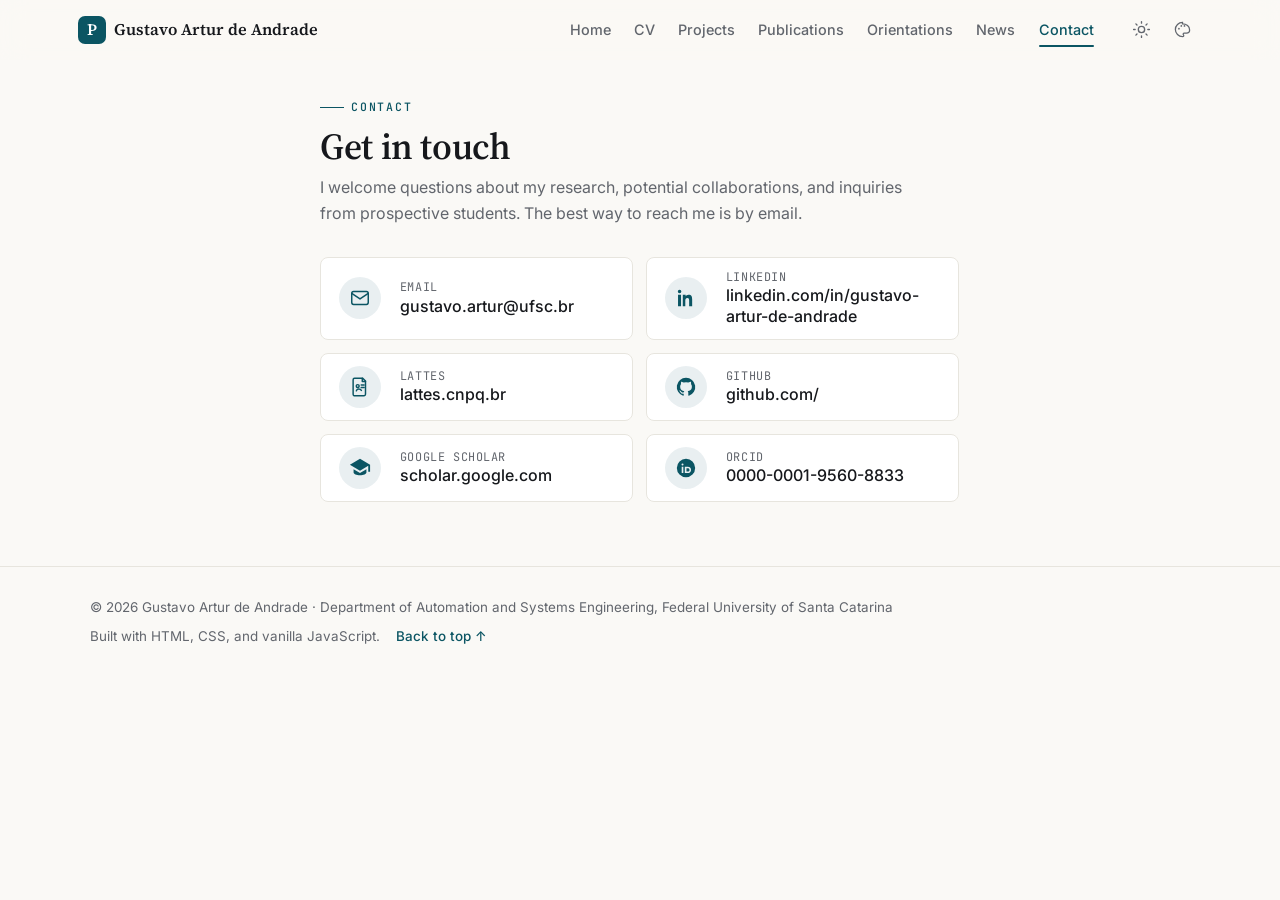
==== commit dfa6cb60: "Initial commit" ====
--- a/contact.html
+++ b/contact.html
@@ -4,13 +4,13 @@
   <meta charset="UTF-8" />
   <meta name="viewport" content="width=device-width, initial-scale=1.0" />
 
-  <title>Contact — Paulo Biazetto</title>
-  <meta name="description" content="Get in touch with Paulo Biazetto — email, LinkedIn, GitHub, Google Scholar, and ORCID." />
-  <meta name="keywords" content="Paulo Biazetto, contact, email, LinkedIn, ORCID, Google Scholar" />
-  <meta name="author" content="Paulo Biazetto" />
+  <title>Contact — Gustavo Artur de Andrade</title>
+  <meta name="description" content="Get in touch with Gustavo Artur de Andrade — email, LinkedIn, GitHub, Google Scholar, and ORCID." />
+  <meta name="keywords" content="Gustavo Artur de Andrade, contact, email, LinkedIn, ORCID, Google Scholar" />
+  <meta name="author" content="Gustavo Artur de Andrade" />
   <link rel="canonical" href="https://example.edu/~paulo.biazetto/contact.html" />
   <meta property="og:type" content="website" />
-  <meta property="og:title" content="Contact — Paulo Biazetto" />
+  <meta property="og:title" content="Contact — Gustavo Artur de Andrade" />
   <meta property="og:description" content="Email, LinkedIn, GitHub, Google Scholar, and ORCID." />
   <meta property="og:url" content="https://example.edu/~paulo.biazetto/contact.html" />
   <meta property="og:image" content="assets/profile/profile.svg" />
--- a/style.css
+++ b/style.css
@@ -459,22 +459,27 @@
 /* Social icon row. */
 .socials { display: flex; flex-wrap: wrap; gap: var(--spacing-xs); margin-top: var(--spacing-xs); }
 
-/* University logo box. object-fit: contain guarantees the crest is never
-   stretched or cropped — it scales down to fit and keeps its own aspect
-   ratio, however tall, wide, or oddly proportioned the source image is. */
 .home-university {
+  width: 100%;
+  min-width: 0;
   margin-top: var(--spacing-sm);
   padding-top: var(--spacing-md);
   border-top: 1px solid var(--color-border);
-  display: flex;
-  justify-content: center;
+}
+.home-university__inner {
+  columns: 2;
+  column-gap: calc(var(--spacing-md) * 0.7);
+  width: 100%;
+  overflow: hidden;
 }
 .home-university__logo {
   width: 100%;
-  max-width: 140px;
-  max-height: 170px;
+  height: auto;
   object-fit: contain;
-  display: block;
+  display: inline-block;
+  break-inside: avoid;
+  margin-bottom: calc(var(--spacing-md) * 0.7);
+  vertical-align: top;
 }
 .social {
   display: grid; place-items: center;
